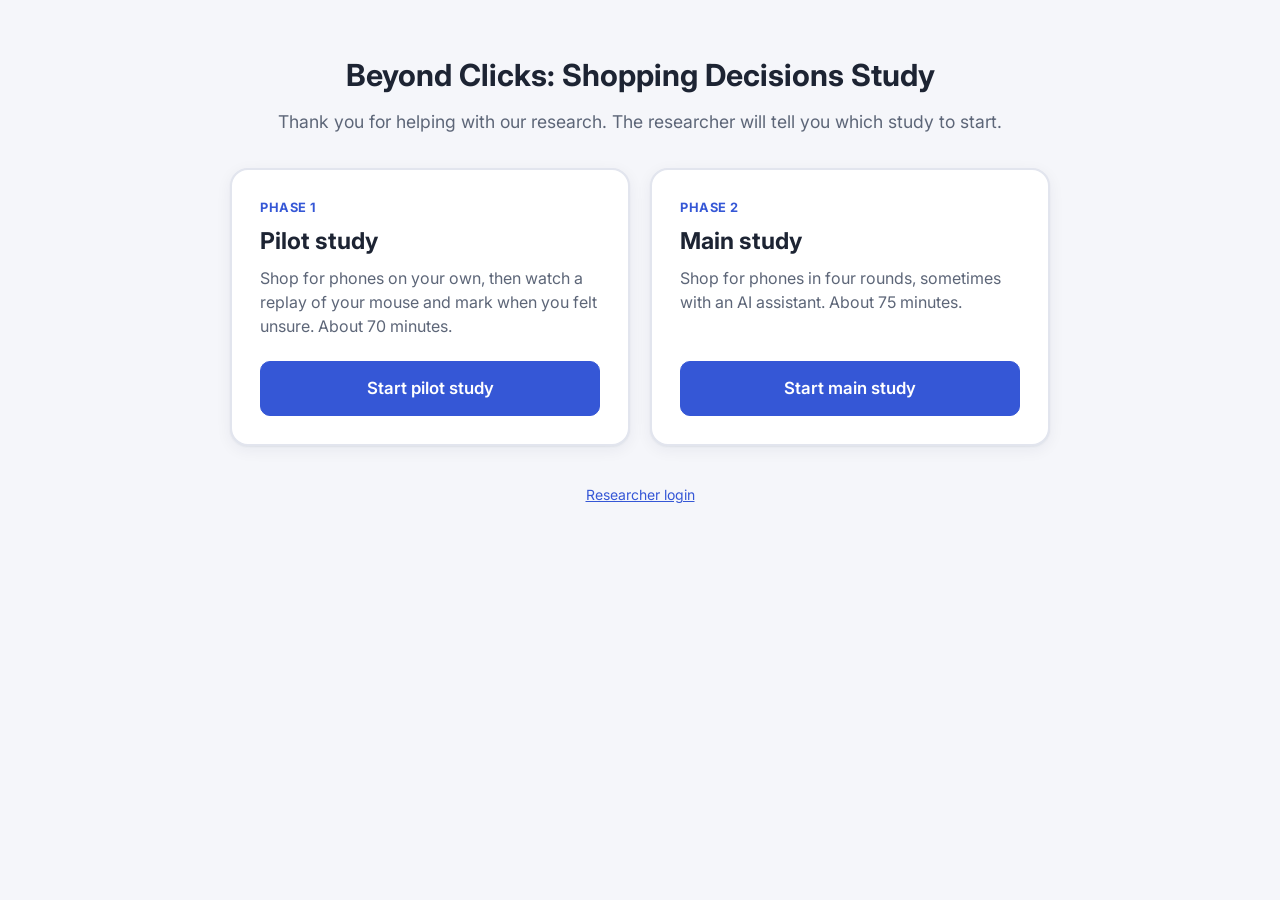
==== static/index.html @ 3414700e "Hesitation-aware AI shopping study platform Web experiment for the HTI (DS 4101) project: participan" ====
<!doctype html>
<html lang="en">
<head>
  <meta charset="utf-8">
  <meta name="viewport" content="width=device-width, initial-scale=1">
  <title>Beyond Clicks Study</title>
  <link rel="preconnect" href="https://fonts.googleapis.com">
  <link href="https://fonts.googleapis.com/css2?family=Inter:wght@400;500;600;700&display=swap" rel="stylesheet">
  <link rel="stylesheet" href="/static/css/style.css">
</head>
<body>
  <div class="home-hero">
    <h1 id="title">Beyond Clicks: Shopping Decisions Study</h1>
    <p>Thank you for helping with our research. The researcher will tell you which study to start.</p>
  </div>

  <div class="wrap" id="resume-box" style="margin-top:0">
  </div>

  <div class="choices">
    <div class="choice" id="pilot-card">
      <span class="tag">Phase 1</span>
      <h2>Pilot study</h2>
      <p class="muted">Shop for phones on your own, then watch a replay of your mouse and mark when you felt unsure. About 70 minutes.</p>
      <button class="primary big" id="start-pilot">Start pilot study</button>
    </div>
    <div class="choice" id="main-card">
      <span class="tag">Phase 2</span>
      <h2>Main study</h2>
      <p class="muted">Shop for phones in four rounds, sometimes with an AI assistant. About 75 minutes.</p>
      <button class="primary big" id="start-main">Start main study</button>
      <p class="small muted hidden" id="main-locked">Locked: the researchers will open this after the pilot study is analysed.</p>
    </div>
  </div>

  <div class="home-foot">
    <a href="/admin" class="small">Researcher login</a>
  </div>

<script src="/static/js/api.js"></script>
<script>
(async function () {
  const st = await API.get("/api/status");
  document.getElementById("title").textContent = st.study_info.title;
  const mainBtn = document.getElementById("start-main");
  if (!st.main_unlocked) {
    mainBtn.disabled = true;
    document.getElementById("main-card").classList.add("locked");
    document.getElementById("main-locked").classList.remove("hidden");
  }
  const saved = Session.load();
  if (saved) {
    try {
      const me = await API.get("/api/me", saved.token);
      if (me.status === "started") {
        document.getElementById("resume-box").innerHTML =
          `<div class="notice info row"><span>An unfinished session <b>${me.code}</b> is open in this browser.</span>
           <span class="spacer" style="flex:1"></span>
           <a class="btn primary" href="/run">Continue ${me.code}</a>
           <button id="discard">Start fresh</button></div>`;
        document.getElementById("discard").onclick = () => { Session.clear(); location.reload(); };
      } else { Session.clear(); }
    } catch (e) { Session.clear(); }
  }
  async function start(study) {
    if (Session.load() && !confirm("Start a new session? The unfinished one in this browser will be closed.")) return;
    try {
      const r = await API.post("/api/participants", { study });
      Session.save({ token: r.token, code: r.code, study });
      location.href = "/run";
    } catch (e) { alert(e.message); }
  }
  document.getElementById("start-pilot").onclick = () => start("pilot");
  mainBtn.onclick = () => start("main");
})();
</script>
</body>
</html>
---- static/css/style.css ----
:root {
  --bg: #f5f6fa;
  --panel: #ffffff;
  --ink: #1d2433;
  --muted: #5d6678;
  --line: #e2e5ee;
  --brand: #3557d6;
  --brand-soft: #e9eefc;
  --good: #1f8a4c;
  --warn: #b45f06;
  --bad: #c0392b;
  --radius: 14px;
  --shadow: 0 1px 2px rgba(20, 30, 60, .06), 0 4px 16px rgba(20, 30, 60, .06);
}

* { box-sizing: border-box; }
html, body { margin: 0; padding: 0; }
body {
  font-family: "Inter", system-ui, -apple-system, "Segoe UI", Roboto, sans-serif;
  background: var(--bg);
  color: var(--ink);
  font-size: 16px;
  line-height: 1.5;
}
h1, h2, h3 { line-height: 1.25; margin: 0 0 .5em; }
h1 { font-size: 1.9rem; }
h2 { font-size: 1.45rem; }
h3 { font-size: 1.1rem; }
p { margin: 0 0 .8em; }
a { color: var(--brand); }
.muted { color: var(--muted); }
.small { font-size: .875rem; }
.hidden { display: none !important; }

/* ---------- layout ---------- */
.topbar {
  display: flex; align-items: center; gap: 16px;
  padding: 10px 24px; background: var(--panel); border-bottom: 1px solid var(--line);
  position: sticky; top: 0; z-index: 20;
}
.topbar .brand { font-weight: 700; }
.topbar .spacer { flex: 1; }
.progress { width: 220px; height: 8px; background: var(--line); border-radius: 99px; overflow: hidden; }
.progress > div { height: 100%; background: var(--brand); width: 0; transition: width .3s; }
.wrap { max-width: 860px; margin: 32px auto; padding: 0 20px; }
.wide { max-width: 1320px; margin: 16px auto; padding: 0 20px; }
.panel {
  background: var(--panel); border: 1px solid var(--line); border-radius: var(--radius);
  box-shadow: var(--shadow); padding: 28px 32px;
}
.panel + .panel { margin-top: 16px; }
.row { display: flex; gap: 12px; align-items: center; flex-wrap: wrap; }
.grid2 { display: grid; grid-template-columns: 1fr 1fr; gap: 16px; }
.grid2 > * { min-width: 0; }

/* ---------- buttons ---------- */
button, .btn {
  font: inherit; cursor: pointer; border-radius: 10px; border: 1px solid var(--line);
  background: var(--panel); color: var(--ink); padding: 10px 18px; font-weight: 600;
  display: inline-flex; align-items: center; gap: 8px; text-decoration: none;
}
button:hover:not(:disabled), .btn:hover { border-color: #c5cbe0; background: #fafbff; }
button.primary, .btn.primary { background: var(--brand); border-color: var(--brand); color: #fff; }
button.primary:hover:not(:disabled) { background: #2a48bd; }
button.big { padding: 14px 26px; font-size: 1.05rem; }
button.danger { color: var(--bad); }
button:disabled { opacity: .45; cursor: not-allowed; }
.actions { display: flex; gap: 12px; justify-content: flex-end; margin-top: 24px; }

/* ---------- home ---------- */
.home-hero { text-align: center; margin: 56px auto 28px; max-width: 760px; }
.home-hero p { color: var(--muted); font-size: 1.1rem; }
.choices { display: grid; grid-template-columns: 1fr 1fr; gap: 20px; max-width: 860px; margin: 0 auto; padding: 0 20px; }
.choice {
  background: var(--panel); border: 2px solid var(--line); border-radius: 18px; padding: 28px;
  box-shadow: var(--shadow); display: flex; flex-direction: column; gap: 10px; text-align: left;
}
.choice h2 { margin: 0; }
.choice .tag { font-size: .8rem; font-weight: 700; letter-spacing: .04em; text-transform: uppercase; color: var(--brand); }
.choice.locked { opacity: .7; }
.choice button { margin-top: auto; justify-content: center; }
.home-foot { text-align: center; margin: 36px 0; }
.notice { background: #fff7e6; border: 1px solid #f3d9a6; border-radius: 10px; padding: 12px 16px; color: #6b4600; }
.notice.info { background: var(--brand-soft); border-color: #cdd8fa; color: #1f347f; }
.notice.good { background: #e8f6ee; border-color: #bfe3cd; color: #14532d; }

/* ---------- forms ---------- */
label { display: block; font-weight: 600; margin: 14px 0 6px; }
input[type=text], input[type=password], textarea, select {
  font: inherit; width: 100%; padding: 10px 12px; border: 1px solid var(--line); border-radius: 10px; background: #fff;
}
textarea { min-height: 90px; resize: vertical; }
.check { display: flex; gap: 10px; align-items: flex-start; font-weight: 500; }
.check input { margin-top: 5px; width: 18px; height: 18px; }

.q { margin: 22px 0; }
.q .qtext { font-weight: 600; margin-bottom: 8px; }
.likert { display: flex; gap: 6px; align-items: center; flex-wrap: wrap; }
.likert .anchor { font-size: .85rem; color: var(--muted); width: 120px; }
.likert .anchor.right { text-align: right; }
.likert input { display: none; }
.likert label.opt {
  margin: 0; width: 42px; height: 42px; border: 1px solid var(--line); border-radius: 10px;
  display: grid; place-items: center; cursor: pointer; font-weight: 600; background: #fff;
}
.likert input:checked + label.opt { background: var(--brand); color: #fff; border-color: var(--brand); }
.slider-q input[type=range] { width: 100%; accent-color: var(--brand); }
.slider-q .ends { display: flex; justify-content: space-between; font-size: .85rem; color: var(--muted); }
.slider-q .val { font-weight: 700; color: var(--brand); }

/* ---------- shop ---------- */
.shop { position: relative; min-height: calc(100vh - 60px); padding-bottom: 140px; }
.reqcard {
  background: #fffdf4; border: 2px solid #f0dc9b; border-radius: var(--radius); padding: 16px 22px; margin-bottom: 16px;
  box-shadow: var(--shadow);
}
.reqcard .who { font-weight: 700; }
.reqcard .what { font-size: 1.05rem; }
.round-badge { display: inline-block; background: var(--brand-soft); color: var(--brand); font-weight: 700; border-radius: 99px; padding: 2px 12px; font-size: .85rem; margin-bottom: 6px; }
.cards { display: grid; grid-template-columns: repeat(4, minmax(0, 1fr)); gap: 16px; }
.card {
  background: var(--panel); border: 1px solid var(--line); border-radius: var(--radius); box-shadow: var(--shadow);
  padding: 16px; display: flex; flex-direction: column; gap: 4px;
}
.card.selected { outline: 3px solid var(--brand); }
.phone-img {
  height: 92px; border-radius: 12px; margin-bottom: 8px; position: relative;
  background: linear-gradient(140deg, var(--c1, #333), var(--c2, #777));
}
.phone-img::after { content: ""; position: absolute; left: 50%; top: 10px; width: 36px; height: 72px; transform: translateX(-50%);
  border-radius: 8px; border: 3px solid rgba(255,255,255,.85); }
.card h3 { margin: 4px 0 0; font-size: 1.15rem; }
.card .colours { font-size: .82rem; color: var(--muted); margin-bottom: 6px; }
.spec { display: flex; flex-direction: column; padding: 7px 8px; border-radius: 8px; border-top: 1px solid var(--line); }
.spec:hover { background: #f6f8ff; }
.spec .k { font-size: .74rem; font-weight: 700; text-transform: uppercase; letter-spacing: .04em; color: var(--muted); }
.spec .v { font-size: .93rem; }
.card .btns { display: flex; flex-direction: column; gap: 8px; margin-top: 10px; }
.card .btns button { justify-content: center; }
.details {
  margin-top: 16px; background: var(--panel); border: 1px solid var(--line); border-radius: var(--radius); padding: 18px 22px;
  box-shadow: var(--shadow); min-height: 120px;
}
.details table { border-collapse: collapse; margin: 8px 0 10px; }
.details td { padding: 4px 18px 4px 0; }
.details td:first-child { color: var(--muted); }

/* ---------- AI panel (pop-up and Ask AI) ---------- */
.ai-panel {
  position: fixed; right: 24px; bottom: 24px; width: 380px; max-width: calc(100vw - 48px); z-index: 50;
  background: var(--panel); border: 2px solid var(--brand); border-radius: 16px; box-shadow: 0 10px 40px rgba(20,30,80,.25);
  padding: 18px 20px; animation: pop .18s ease-out;
}
@keyframes pop { from { transform: translateY(12px); opacity: 0; } to { transform: none; opacity: 1; } }
.ai-panel .ai-head { display: flex; align-items: center; gap: 8px; font-weight: 700; color: var(--brand); margin-bottom: 8px; }
.ai-panel .ai-head .x { margin-left: auto; padding: 2px 10px; }
.ai-panel .opts { display: flex; flex-direction: column; gap: 8px; margin-top: 10px; }
.ai-panel .opts button { justify-content: flex-start; text-align: left; }
.ai-panel .answer { white-space: pre-wrap; background: #f7f8fc; border-radius: 10px; padding: 12px; margin-top: 10px; max-height: 320px; overflow: auto; font-size: .95rem; }
.ai-fab { position: fixed; right: 24px; bottom: 24px; z-index: 40; border-radius: 99px; padding: 14px 22px; box-shadow: var(--shadow); }
.dots::after { content: "..."; animation: dots 1s steps(3) infinite; }

/* ---------- modal ---------- */
.modal-back { position: fixed; inset: 0; background: rgba(15, 20, 40, .45); display: grid; place-items: center; z-index: 80; }
.modal { background: var(--panel); border-radius: 16px; padding: 26px 30px; width: min(520px, calc(100vw - 32px)); box-shadow: 0 20px 60px rgba(0,0,0,.25); }

/* ---------- comparison table ---------- */
.cmp { width: 100%; border-collapse: collapse; margin: 12px 0; font-size: .93rem; }
.cmp th, .cmp td { border-bottom: 1px solid var(--line); padding: 8px 10px; text-align: left; vertical-align: top; }
.cmp th { background: #f7f8fc; }
.cmp tr.pick td { background: var(--brand-soft); }

/* ---------- replay ---------- */
.replay-stage { position: relative; pointer-events: none; }
.replay-cursor {
  position: fixed; width: 18px; height: 18px; border-radius: 50%; background: rgba(53, 87, 214, .9); border: 3px solid #fff;
  box-shadow: 0 0 0 2px rgba(53,87,214,.5); transform: translate(-50%, -50%); z-index: 70; pointer-events: none;
}
.replay-bar {
  position: fixed; left: 0; right: 0; bottom: 0; z-index: 75; background: #101828; color: #fff; padding: 12px 24px;
  display: flex; gap: 16px; align-items: center;
}
.replay-bar .track { flex: 1; height: 10px; background: #344054; border-radius: 99px; position: relative; overflow: hidden; }
.replay-bar .track .fill { position: absolute; left: 0; top: 0; bottom: 0; background: #7a9cff; }
.replay-bar .track .mark { position: absolute; top: 0; bottom: 0; background: #ff6b6b; opacity: .9; }
.replay-bar .holding { background: #ff6b6b; color: #fff; padding: 4px 12px; border-radius: 99px; font-weight: 700; }
.replay-bar button { background: #fff; color: #101828; }

/* ---------- admin ---------- */
.tabs { display: flex; gap: 6px; flex-wrap: wrap; margin-bottom: 16px; }
.tabs button.active { background: var(--brand); color: #fff; border-color: var(--brand); }
table.data { width: 100%; border-collapse: collapse; font-size: .9rem; background: #fff; }
table.data th, table.data td { border-bottom: 1px solid var(--line); padding: 7px 10px; text-align: left; vertical-align: top; }
table.data th { background: #f7f8fc; position: sticky; top: 0; }
table.data tr.ok td { background: #eefaf2; }
table.data tr.chosen td { background: #e6f0ff; font-weight: 700; }
.kpis { display: grid; grid-template-columns: repeat(auto-fit, minmax(170px, 1fr)); gap: 12px; margin: 12px 0; }
.kpi { background: #fff; border: 1px solid var(--line); border-radius: 12px; padding: 14px 16px; }
.kpi .n { font-size: 1.6rem; font-weight: 700; }
.kpi .l { color: var(--muted); font-size: .85rem; }
.chart-box { background: #fff; border: 1px solid var(--line); border-radius: 12px; padding: 14px; margin: 12px 0; }
.chart-box canvas { max-height: 340px; }
pre.json { background: #0f172a; color: #e2e8f0; padding: 14px; border-radius: 10px; overflow: auto; max-height: 420px; font-size: .8rem; }
.pill { display: inline-block; border-radius: 99px; padding: 1px 10px; font-size: .8rem; font-weight: 700; }
.pill.good { background: #e3f5ea; color: var(--good); }
.pill.warn { background: #fff1dc; color: var(--warn); }
.pill.bad { background: #fde8e6; color: var(--bad); }

@media (max-width: 900px) {
  .choices, .grid2 { grid-template-columns: 1fr; }
}
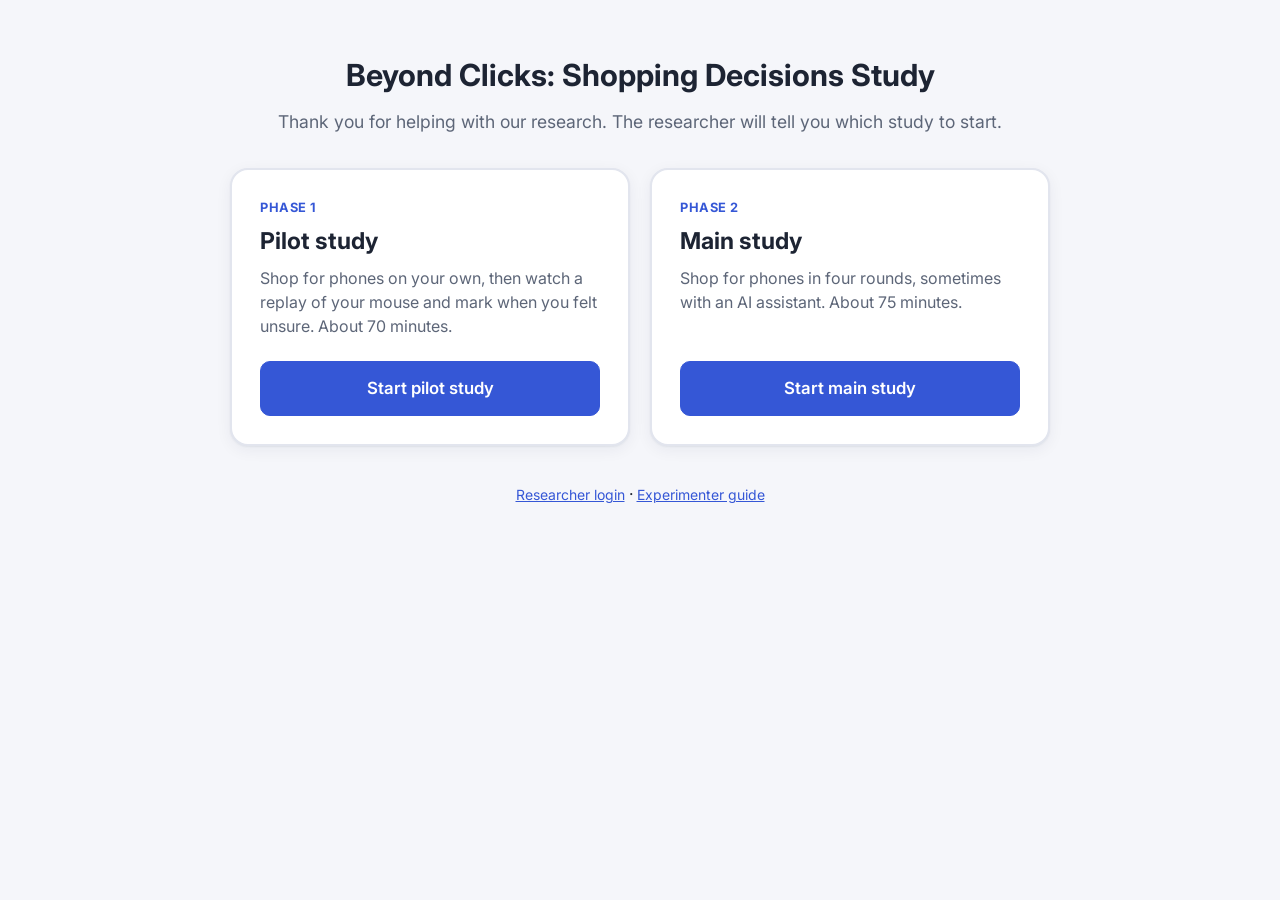
==== commit deb8609c: "Excel/CSV results sheets, sheet upload, backups and experimenter guide - Data & Excel tab: download " ====
--- a/static/index.html
+++ b/static/index.html
@@ -34,7 +34,7 @@
   </div>
 
   <div class="home-foot">
-    <a href="/admin" class="small">Researcher login</a>
+    <a href="/admin" class="small">Researcher login</a> · <a href="/guide" class="small">Experimenter guide</a>
   </div>
 
 <script src="/static/js/api.js"></script>
--- a/static/css/style.css
+++ b/static/css/style.css
@@ -209,3 +209,5 @@
 @media (max-width: 900px) {
   .choices, .grid2 { grid-template-columns: 1fr; }
 }
+.chart-cell { position: relative; min-width: 0; }
+.notice.bad { background: #fdecec; border-color: #f3c2c2; color: #7f1d1d; }
